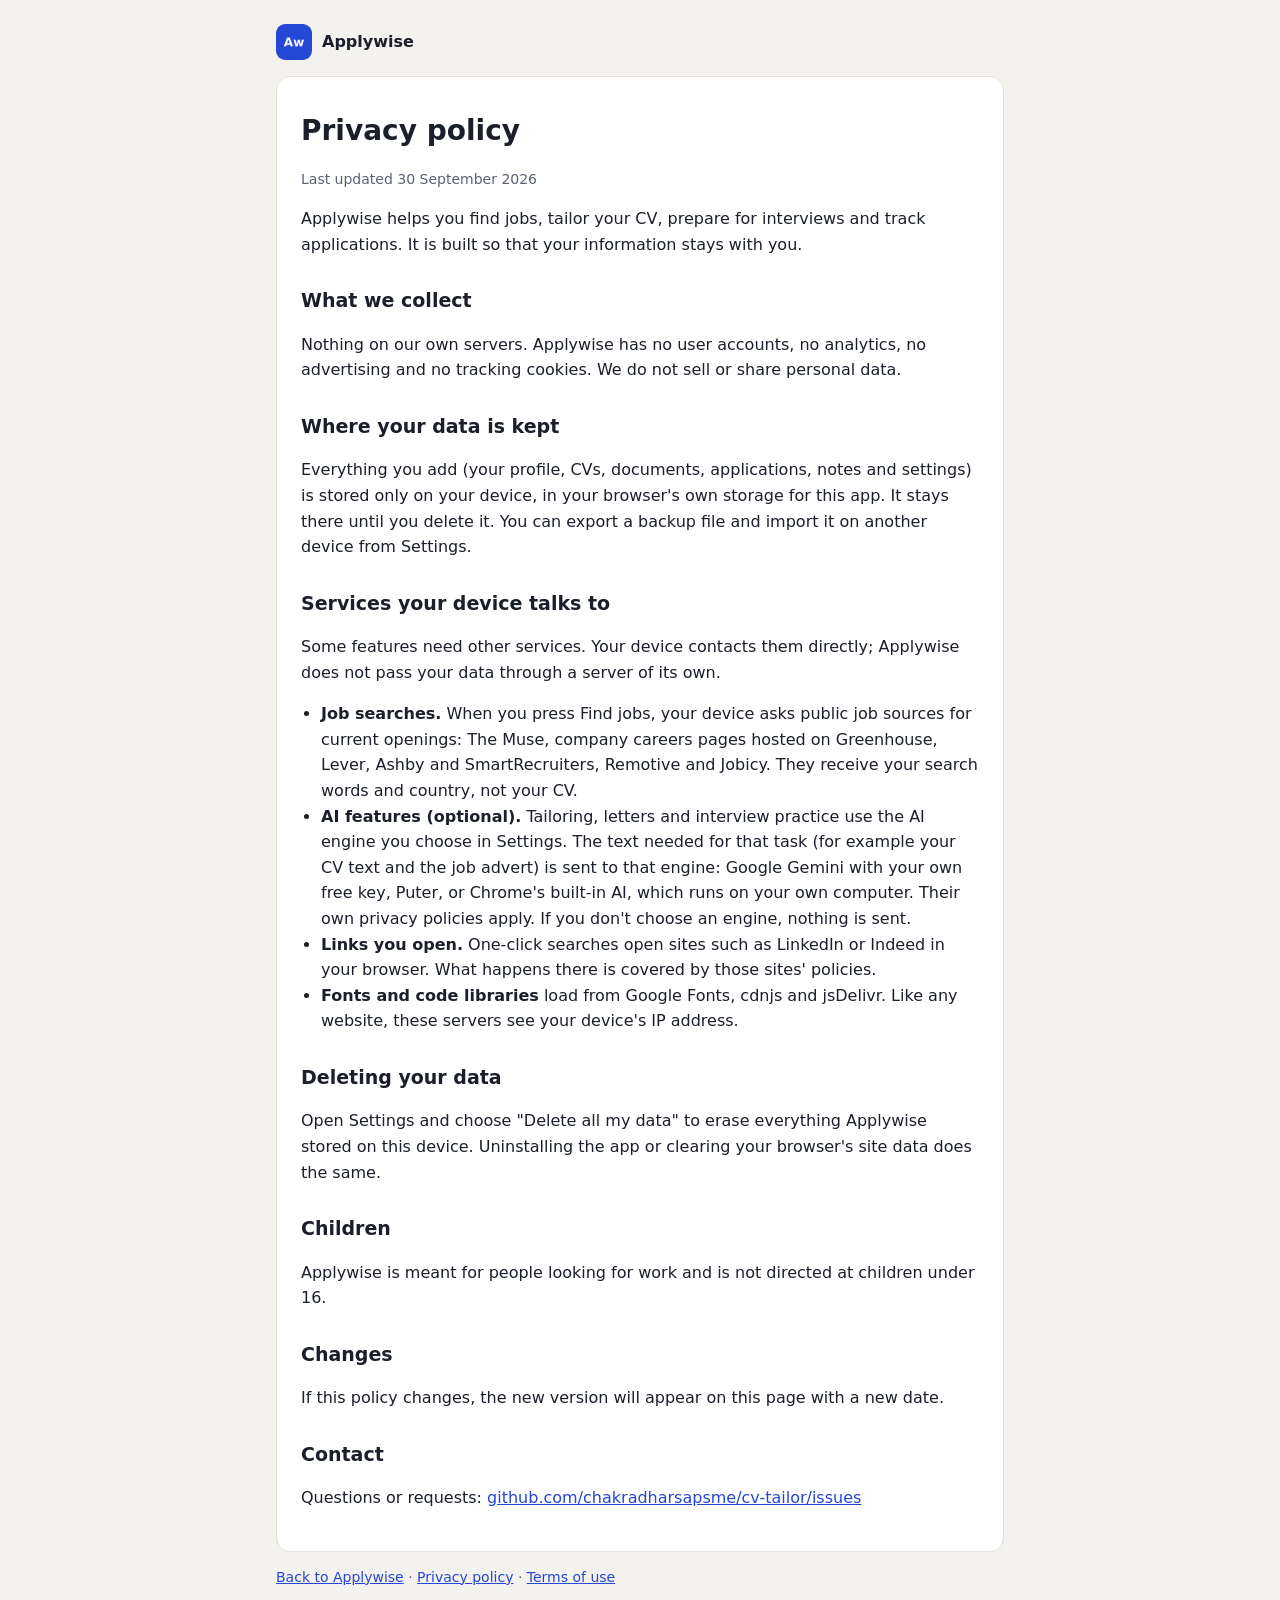
==== privacy.html @ 274c942e "v5: installable app (manifest, service worker), privacy policy and terms, new scripts" ====
<!doctype html>
<html lang="en-GB">
<head>
<meta charset="utf-8">
<meta name="viewport" content="width=device-width,initial-scale=1">
<title>Privacy policy · Applywise</title>
<meta name="theme-color" content="#0F1729">
<link rel="icon" href="assets/icon-192.png">
<style>
:root{--bg:#F4F2EE;--card:#fff;--ink:#1B1F29;--muted:#5A6272;--line:#E3DFD8;--accent:#2447D6}
@media (prefers-color-scheme:dark){:root{--bg:#12151C;--card:#1B1F29;--ink:#ECEEF3;--muted:#A6ADBB;--line:#2C3240;--accent:#8FA6FF}}
*{box-sizing:border-box}body{margin:0;background:var(--bg);color:var(--ink);font:16px/1.6 system-ui,-apple-system,"Segoe UI",Roboto,sans-serif}
main{max-width:760px;margin:0 auto;padding:24px 16px 64px}.card{background:var(--card);border:1px solid var(--line);border-radius:14px;padding:24px}
h1{font-size:28px;margin:8px 0 4px}h2{font-size:19px;margin:28px 0 6px}p,li{color:var(--ink)}.muted{color:var(--muted);font-size:14px}
a{color:var(--accent)}header{display:flex;align-items:center;gap:10px;margin-bottom:16px}header img{width:36px;height:36px;border-radius:9px}
ul{padding-left:20px}
</style>
</head>
<body><main>
<header><img src="assets/icon-192.png" alt=""><strong>Applywise</strong></header>
<div class="card">
<h1>Privacy policy</h1>
<p class="muted">Last updated 30 September 2026</p>
<p>Applywise helps you find jobs, tailor your CV, prepare for interviews and track applications. It is built so that your information stays with you.</p>

<h2>What we collect</h2>
<p>Nothing on our own servers. Applywise has no user accounts, no analytics, no advertising and no tracking cookies. We do not sell or share personal data.</p>

<h2>Where your data is kept</h2>
<p>Everything you add (your profile, CVs, documents, applications, notes and settings) is stored only on your device, in your browser's own storage for this app. It stays there until you delete it. You can export a backup file and import it on another device from Settings.</p>

<h2>Services your device talks to</h2>
<p>Some features need other services. Your device contacts them directly; Applywise does not pass your data through a server of its own.</p>
<ul>
<li><strong>Job searches.</strong> When you press Find jobs, your device asks public job sources for current openings: The Muse, company careers pages hosted on Greenhouse, Lever, Ashby and SmartRecruiters, Remotive and Jobicy. They receive your search words and country, not your CV.</li>
<li><strong>AI features (optional).</strong> Tailoring, letters and interview practice use the AI engine you choose in Settings. The text needed for that task (for example your CV text and the job advert) is sent to that engine: Google Gemini with your own free key, Puter, or Chrome's built-in AI, which runs on your own computer. Their own privacy policies apply. If you don't choose an engine, nothing is sent.</li>
<li><strong>Links you open.</strong> One-click searches open sites such as LinkedIn or Indeed in your browser. What happens there is covered by those sites' policies.</li>
<li><strong>Fonts and code libraries</strong> load from Google Fonts, cdnjs and jsDelivr. Like any website, these servers see your device's IP address.</li>
</ul>

<h2>Deleting your data</h2>
<p>Open Settings and choose "Delete all my data" to erase everything Applywise stored on this device. Uninstalling the app or clearing your browser's site data does the same.</p>

<h2>Children</h2>
<p>Applywise is meant for people looking for work and is not directed at children under 16.</p>

<h2>Changes</h2>
<p>If this policy changes, the new version will appear on this page with a new date.</p>

<h2>Contact</h2>
<p>Questions or requests: <a href="https://github.com/chakradharsapsme/cv-tailor/issues">github.com/chakradharsapsme/cv-tailor/issues</a></p>
</div>
<p class="muted"><a href="./#/dashboard">Back to Applywise</a> · <a href="privacy.html">Privacy policy</a> · <a href="terms.html">Terms of use</a></p>
</main></body></html>
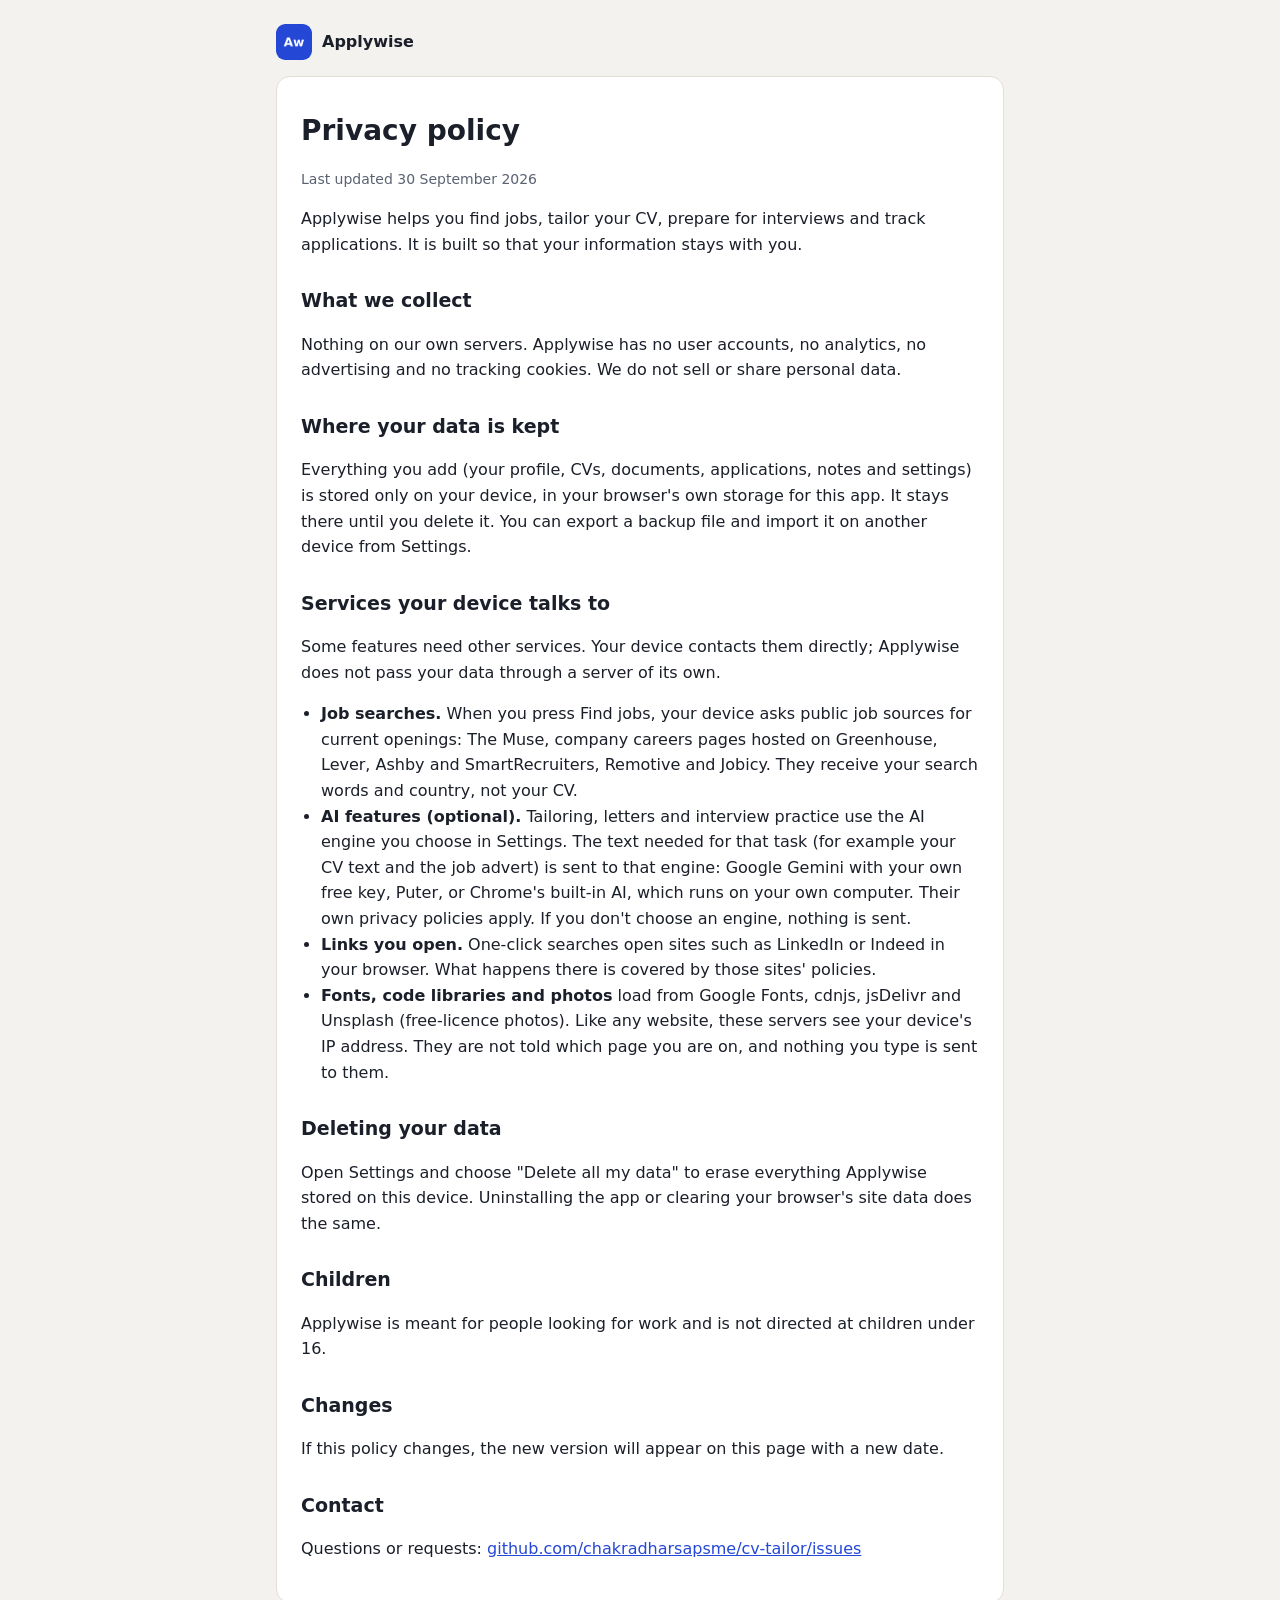
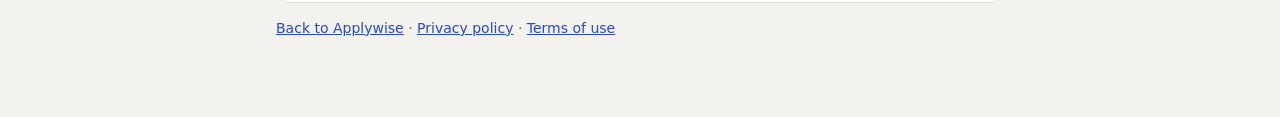
==== commit 9d4bf4fc: "Update privacy policy regarding fonts and libraries" ====
--- a/privacy.html
+++ b/privacy.html
@@ -35,7 +35,7 @@
 <li><strong>Job searches.</strong> When you press Find jobs, your device asks public job sources for current openings: The Muse, company careers pages hosted on Greenhouse, Lever, Ashby and SmartRecruiters, Remotive and Jobicy. They receive your search words and country, not your CV.</li>
 <li><strong>AI features (optional).</strong> Tailoring, letters and interview practice use the AI engine you choose in Settings. The text needed for that task (for example your CV text and the job advert) is sent to that engine: Google Gemini with your own free key, Puter, or Chrome's built-in AI, which runs on your own computer. Their own privacy policies apply. If you don't choose an engine, nothing is sent.</li>
 <li><strong>Links you open.</strong> One-click searches open sites such as LinkedIn or Indeed in your browser. What happens there is covered by those sites' policies.</li>
-<li><strong>Fonts and code libraries</strong> load from Google Fonts, cdnjs and jsDelivr. Like any website, these servers see your device's IP address.</li>
+<li><strong>Fonts, code libraries and photos</strong> load from Google Fonts, cdnjs, jsDelivr and Unsplash (free-licence photos). Like any website, these servers see your device's IP address. They are not told which page you are on, and nothing you type is sent to them.</li>
 </ul>
 
 <h2>Deleting your data</h2>
